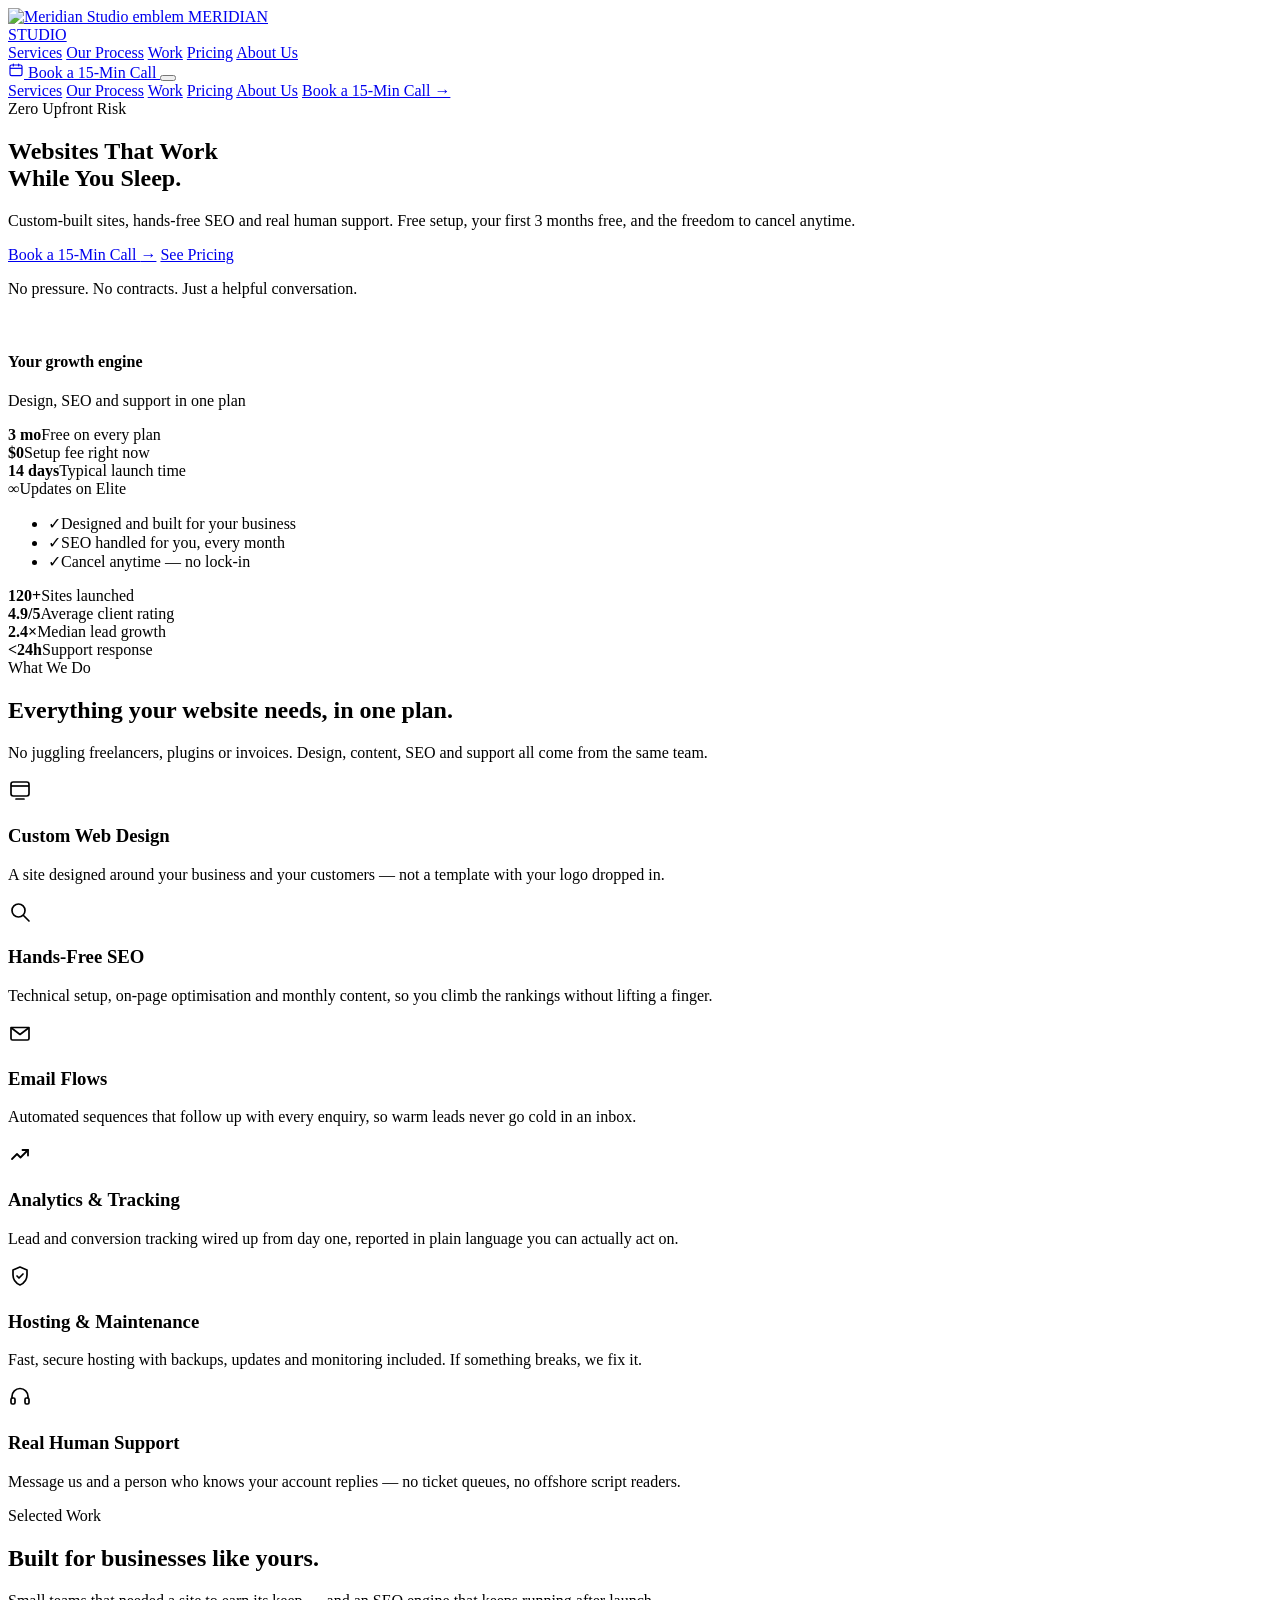
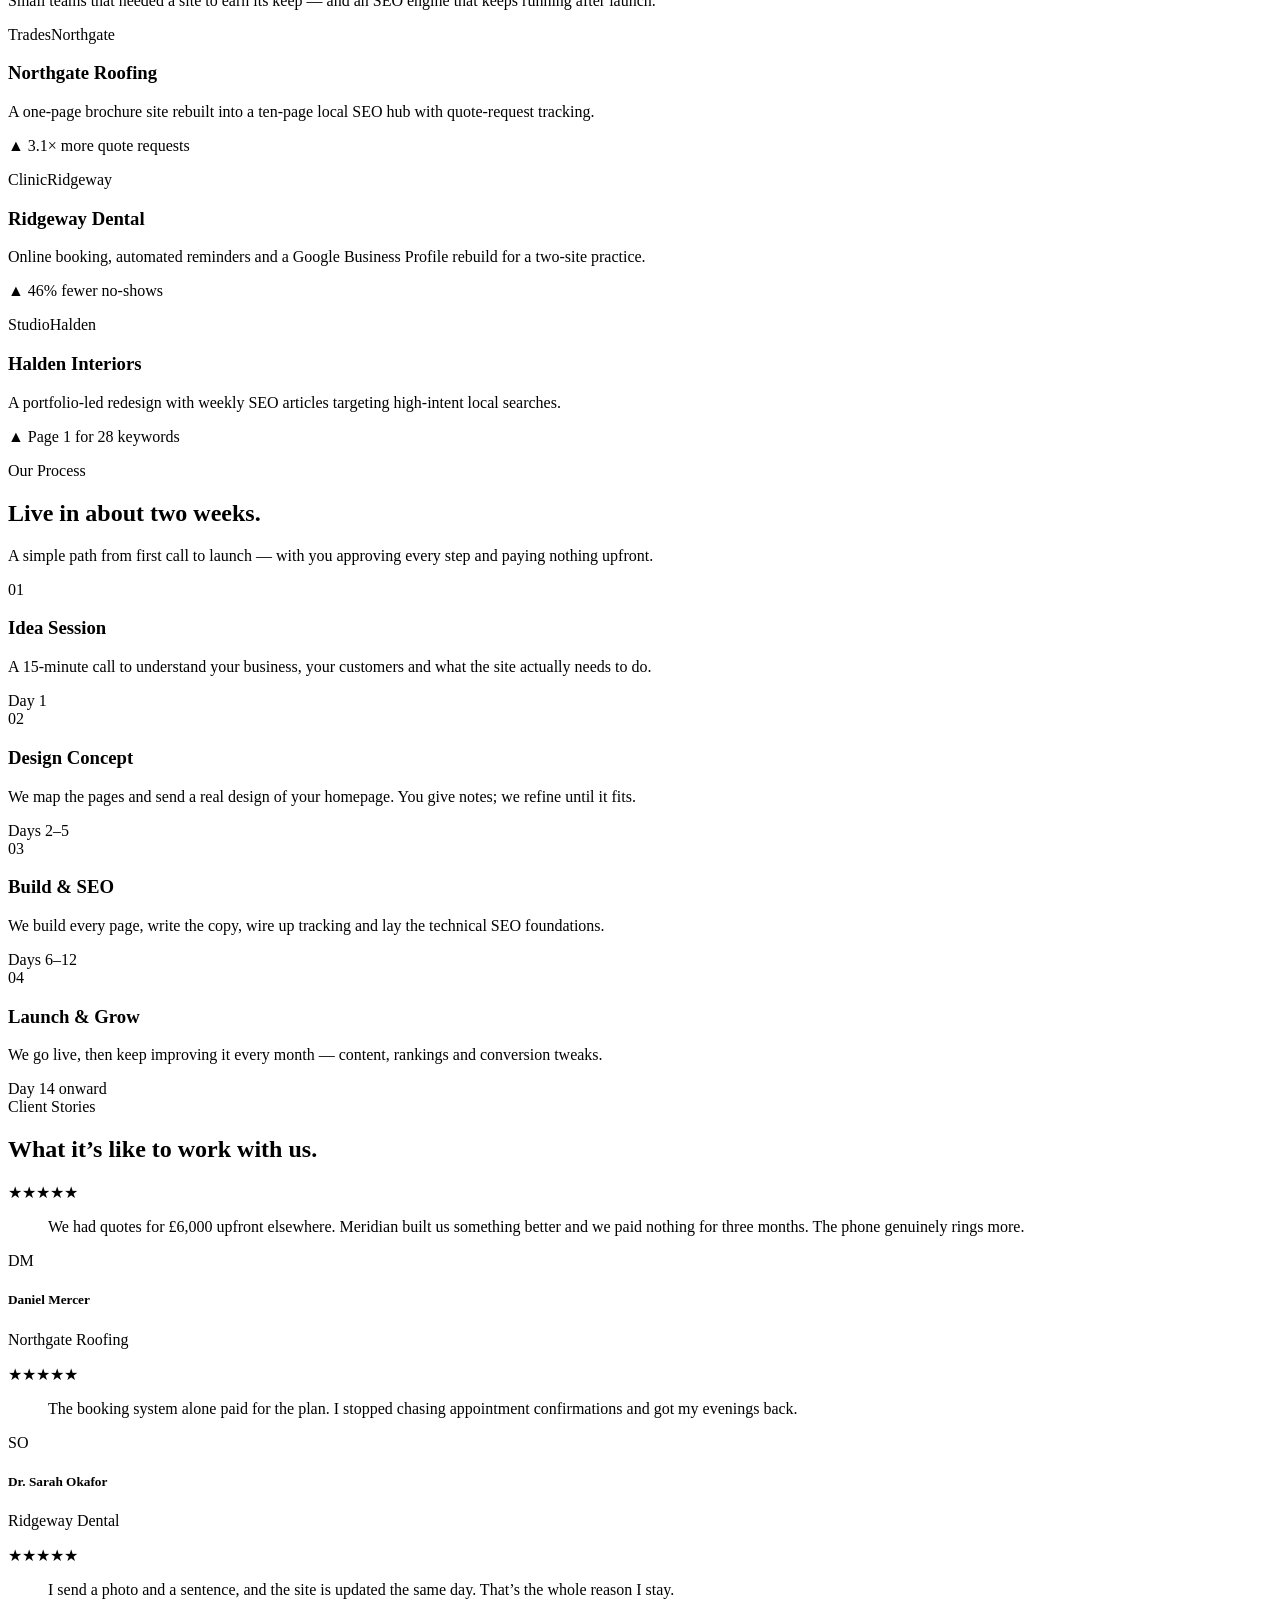
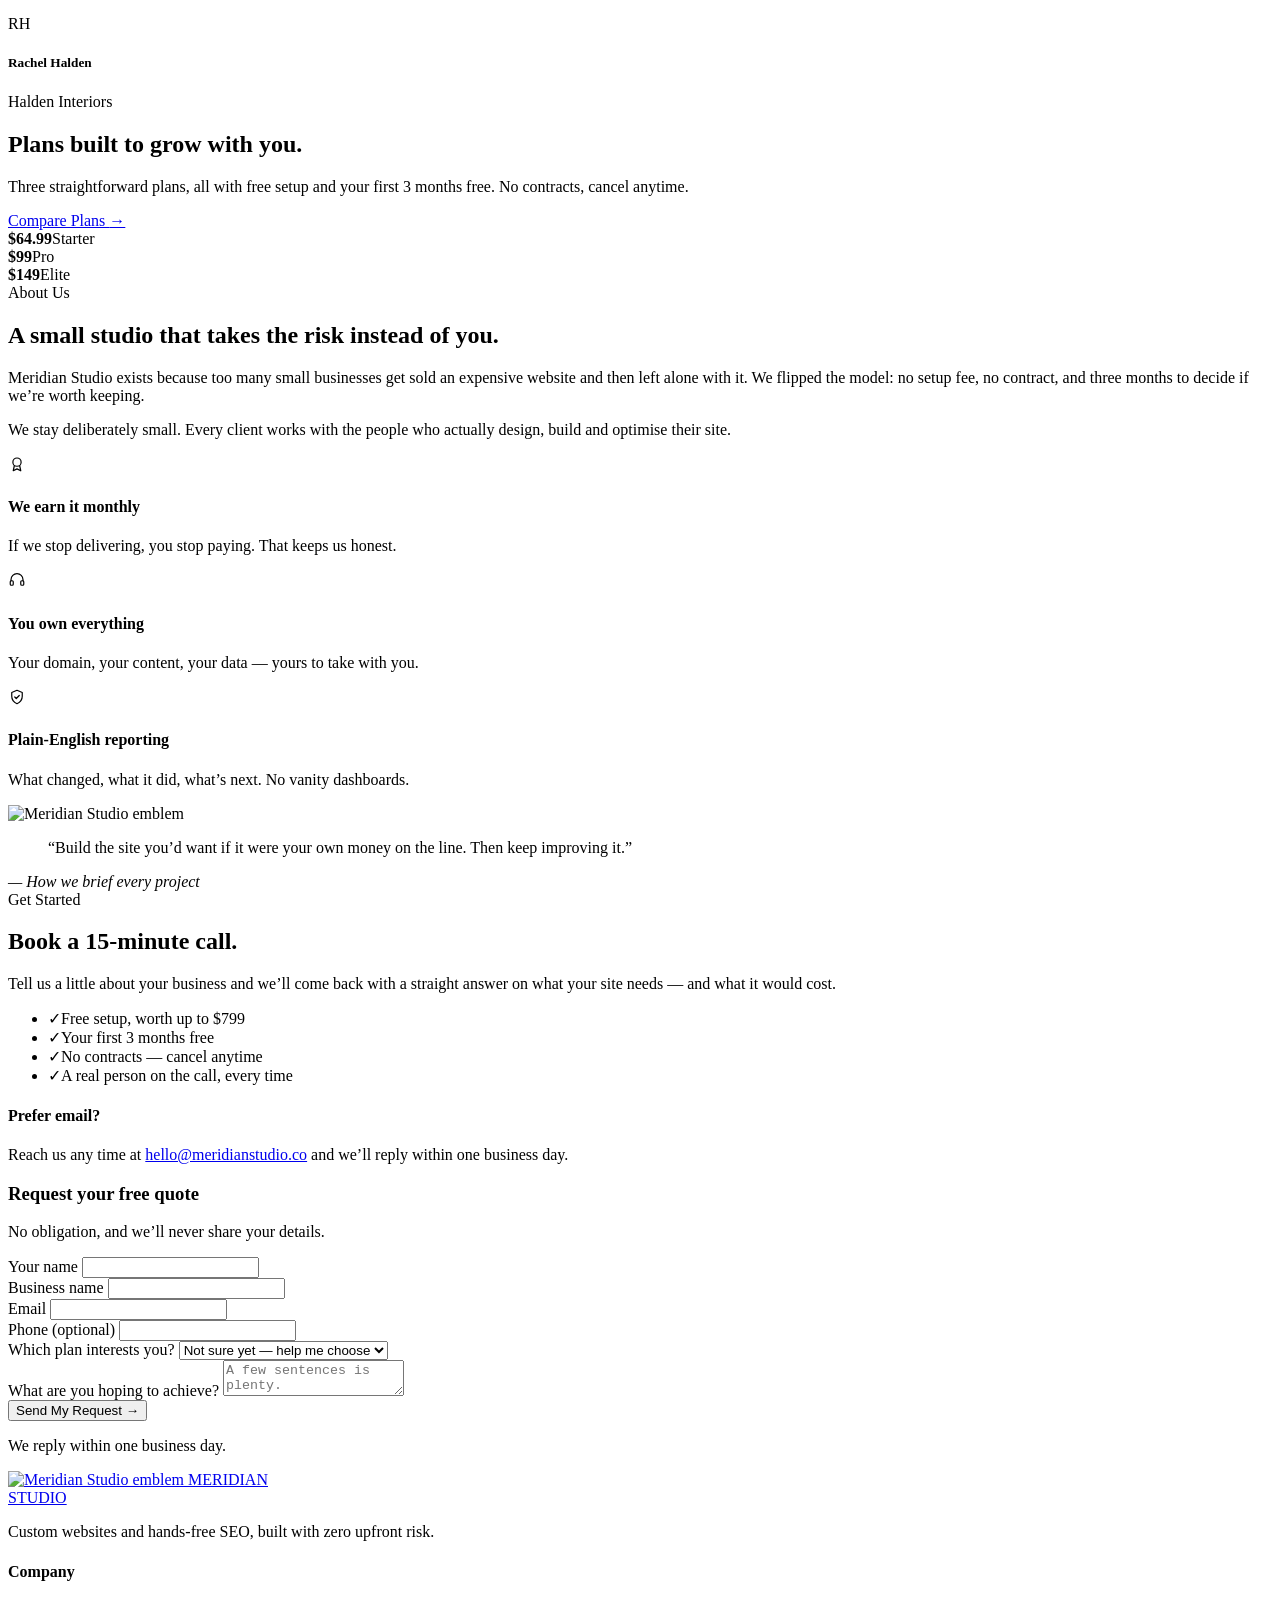
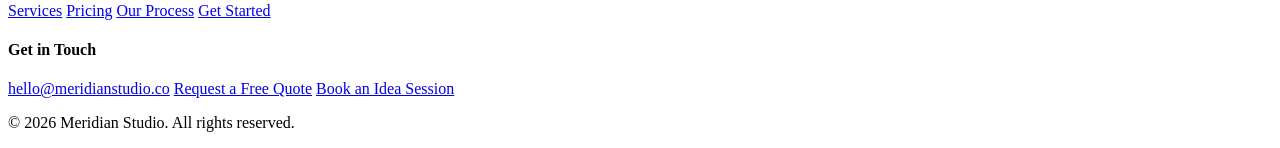
==== index.html @ 67cc05ce "Add files via upload" ====
<!DOCTYPE html>
<html lang="en">
<head>
<meta charset="UTF-8">
<meta name="viewport" content="width=device-width, initial-scale=1.0">
<title>Meridian Studio — Custom Websites &amp; Hands-Free SEO</title>
<meta name="description" content="Meridian Studio builds custom websites with hands-free SEO and ongoing support — free setup, your first 3 months free, and no long-term contracts.">
<link rel="icon" href="assets/img/logo.png">
<link rel="preconnect" href="https://fonts.googleapis.com">
<link rel="preconnect" href="https://fonts.gstatic.com" crossorigin>
<link href="https://fonts.googleapis.com/css2?family=Fraunces:opsz,wght@9..144,500;9..144,600;9..144,700&family=Inter:wght@400;500;600;700;800&display=swap" rel="stylesheet">
<link rel="stylesheet" href="assets/css/site.css">
<link rel="stylesheet" href="assets/css/home.css">
</head>
<body>

<header class="site-header" id="top">
  <div class="container header-inner">
    <a class="logo" href="index.html">
      <img class="logo-mark-img" src="assets/img/logo.png" alt="Meridian Studio emblem">
      <span class="logo-text">MERIDIAN<br><span>STUDIO</span></span>
    </a>
    <nav class="main-nav" aria-label="Primary">
      <a href="#capabilities">Services</a>
      <a href="#process">Our Process</a>
      <a href="#work">Work</a>
      <a href="pricing.html">Pricing</a>
      <a href="#about">About Us</a>
    </nav>
    <a class="btn btn-primary btn-nav" href="#get-started">
      <svg width="16" height="16" viewBox="0 0 24 24" fill="none" aria-hidden="true"><rect x="3" y="4.5" width="18" height="16" rx="2.4" stroke="currentColor" stroke-width="1.8"/><path d="M3 9.5h18" stroke="currentColor" stroke-width="1.8"/><path d="M8 3v3M16 3v3" stroke="currentColor" stroke-width="1.8" stroke-linecap="round"/></svg>
      Book a 15&#8209;Min Call
    </a>
    <button class="nav-toggle" id="navToggle" aria-label="Toggle navigation" aria-expanded="false">
      <span></span><span></span><span></span>
    </button>
  </div>
  <div class="mobile-nav" id="mobileNav">
    <a href="#capabilities">Services</a>
    <a href="#process">Our Process</a>
    <a href="#work">Work</a>
    <a href="pricing.html">Pricing</a>
    <a href="#about">About Us</a>
    <a class="btn btn-primary" href="#get-started">Book a 15&#8209;Min Call &#8594;</a>
  </div>
</header>

<section class="hero">
  <div class="container hero-inner">
    <div>
      <span class="hero-pill">Zero Upfront Risk</span>
      <h1>Websites That Work<br><span class="accent">While You Sleep.</span></h1>
      <p class="lede">Custom-built sites, hands&#8209;free SEO and real human support. Free setup, your first 3 months free, and the freedom to cancel anytime.</p>
      <div class="hero-actions">
        <a class="btn btn-primary" href="#get-started">Book a 15&#8209;Min Call <span aria-hidden="true">&#8594;</span></a>
        <a class="btn btn-outline-light" href="pricing.html">See Pricing</a>
      </div>
      <p class="hero-note">No pressure. No contracts. Just a helpful conversation.</p>
    </div>

    <aside class="hero-card">
      <div class="hero-card-head">
        <img src="assets/img/logo.png" alt="">
        <div>
          <h4>Your growth engine</h4>
          <p>Design, SEO and support in one plan</p>
        </div>
      </div>
      <div class="hero-metrics">
        <div class="hero-metric"><strong>3&nbsp;mo</strong><span>Free on every plan</span></div>
        <div class="hero-metric"><strong>$0</strong><span>Setup fee right now</span></div>
        <div class="hero-metric"><strong>14&nbsp;days</strong><span>Typical launch time</span></div>
        <div class="hero-metric"><strong>&infin;</strong><span>Updates on Elite</span></div>
      </div>
      <ul class="hero-checks">
        <li><span class="hero-check-ico" aria-hidden="true">&#10003;</span>Designed and built for your business</li>
        <li><span class="hero-check-ico" aria-hidden="true">&#10003;</span>SEO handled for you, every month</li>
        <li><span class="hero-check-ico" aria-hidden="true">&#10003;</span>Cancel anytime &mdash; no lock&#8209;in</li>
      </ul>
    </aside>
  </div>
</section>

<section class="stat-strip">
  <div class="container stat-inner">
    <div class="stat"><strong>120+</strong><span>Sites launched</span></div>
    <div class="stat"><strong>4.9/5</strong><span>Average client rating</span></div>
    <div class="stat"><strong>2.4&times;</strong><span>Median lead growth</span></div>
    <div class="stat"><strong>&lt;24h</strong><span>Support response</span></div>
  </div>
</section>

<section class="section" id="capabilities">
  <div class="container">
    <div class="section-head">
      <span class="eyebrow">What We Do</span>
      <h2>Everything your website needs, in one plan.</h2>
      <p>No juggling freelancers, plugins or invoices. Design, content, SEO and support all come from the same team.</p>
    </div>

    <div class="cap-grid">
      <article class="cap-card">
        <span class="cap-ico" aria-hidden="true">
          <svg width="24" height="24" viewBox="0 0 24 24" fill="none"><rect x="3" y="4" width="18" height="14" rx="2.2" stroke="currentColor" stroke-width="1.7"/><path d="M3 8h18" stroke="currentColor" stroke-width="1.7"/><path d="M8 21h8" stroke="currentColor" stroke-width="1.7" stroke-linecap="round"/></svg>
        </span>
        <h3>Custom Web Design</h3>
        <p>A site designed around your business and your customers &mdash; not a template with your logo dropped in.</p>
      </article>

      <article class="cap-card">
        <span class="cap-ico" aria-hidden="true">
          <svg width="24" height="24" viewBox="0 0 24 24" fill="none"><circle cx="10.5" cy="10.5" r="6.5" stroke="currentColor" stroke-width="1.7"/><path d="M15.5 15.5L21 21" stroke="currentColor" stroke-width="1.7" stroke-linecap="round"/></svg>
        </span>
        <h3>Hands-Free SEO</h3>
        <p>Technical setup, on-page optimisation and monthly content, so you climb the rankings without lifting a finger.</p>
      </article>

      <article class="cap-card">
        <span class="cap-ico" aria-hidden="true">
          <svg width="24" height="24" viewBox="0 0 24 24" fill="none"><path d="M3 6.5h18v11a1.5 1.5 0 01-1.5 1.5h-15A1.5 1.5 0 013 17.5v-11z" stroke="currentColor" stroke-width="1.7" stroke-linejoin="round"/><path d="M3.5 7l8.5 6.5L20.5 7" stroke="currentColor" stroke-width="1.7" stroke-linejoin="round"/></svg>
        </span>
        <h3>Email Flows</h3>
        <p>Automated sequences that follow up with every enquiry, so warm leads never go cold in an inbox.</p>
      </article>

      <article class="cap-card">
        <span class="cap-ico" aria-hidden="true">
          <svg width="24" height="24" viewBox="0 0 24 24" fill="none"><path d="M4 17l5-5 3.5 3.5L20 8" stroke="currentColor" stroke-width="1.8" stroke-linecap="round" stroke-linejoin="round"/><path d="M14.5 8H20v5.5" stroke="currentColor" stroke-width="1.8" stroke-linecap="round" stroke-linejoin="round"/></svg>
        </span>
        <h3>Analytics &amp; Tracking</h3>
        <p>Lead and conversion tracking wired up from day one, reported in plain language you can actually act on.</p>
      </article>

      <article class="cap-card">
        <span class="cap-ico" aria-hidden="true">
          <svg width="24" height="24" viewBox="0 0 24 24" fill="none"><path d="M12 3l7 3v5c0 5-3.4 8.4-7 10-3.6-1.6-7-5-7-10V6l7-3z" stroke="currentColor" stroke-width="1.7" stroke-linejoin="round"/><path d="M9 12l2 2 4-4" stroke="currentColor" stroke-width="1.7" stroke-linecap="round" stroke-linejoin="round"/></svg>
        </span>
        <h3>Hosting &amp; Maintenance</h3>
        <p>Fast, secure hosting with backups, updates and monitoring included. If something breaks, we fix it.</p>
      </article>

      <article class="cap-card">
        <span class="cap-ico" aria-hidden="true">
          <svg width="24" height="24" viewBox="0 0 24 24" fill="none"><path d="M4 13.5v-2a8 8 0 0116 0v2" stroke="currentColor" stroke-width="1.7"/><rect x="3" y="13" width="4" height="6" rx="1.4" stroke="currentColor" stroke-width="1.7"/><rect x="17" y="13" width="4" height="6" rx="1.4" stroke="currentColor" stroke-width="1.7"/></svg>
        </span>
        <h3>Real Human Support</h3>
        <p>Message us and a person who knows your account replies &mdash; no ticket queues, no offshore script readers.</p>
      </article>
    </div>
  </div>
</section>

<section class="section section-alt" id="work">
  <div class="container">
    <div class="section-head">
      <span class="eyebrow">Selected Work</span>
      <h2>Built for businesses like yours.</h2>
      <p>Small teams that needed a site to earn its keep &mdash; and an SEO engine that keeps running after launch.</p>
    </div>

    <div class="work-grid">
      <article class="work-card">
        <div class="work-thumb"><span class="work-tag">Trades</span><span>Northgate</span></div>
        <div class="work-body">
          <h3>Northgate Roofing</h3>
          <p>A one-page brochure site rebuilt into a ten-page local SEO hub with quote-request tracking.</p>
          <p class="work-result"><span aria-hidden="true">&#9650;</span> 3.1&times; more quote requests</p>
        </div>
      </article>

      <article class="work-card">
        <div class="work-thumb"><span class="work-tag">Clinic</span><span>Ridgeway</span></div>
        <div class="work-body">
          <h3>Ridgeway Dental</h3>
          <p>Online booking, automated reminders and a Google Business Profile rebuild for a two-site practice.</p>
          <p class="work-result"><span aria-hidden="true">&#9650;</span> 46% fewer no-shows</p>
        </div>
      </article>

      <article class="work-card">
        <div class="work-thumb"><span class="work-tag">Studio</span><span>Halden</span></div>
        <div class="work-body">
          <h3>Halden Interiors</h3>
          <p>A portfolio-led redesign with weekly SEO articles targeting high-intent local searches.</p>
          <p class="work-result"><span aria-hidden="true">&#9650;</span> Page 1 for 28 keywords</p>
        </div>
      </article>
    </div>
  </div>
</section>

<section class="section" id="process">
  <div class="container">
    <div class="section-head">
      <span class="eyebrow">Our Process</span>
      <h2>Live in about two weeks.</h2>
      <p>A simple path from first call to launch &mdash; with you approving every step and paying nothing upfront.</p>
    </div>

    <div class="process-steps">
      <div class="step">
        <div class="step-num">01</div>
        <h3>Idea Session</h3>
        <p>A 15-minute call to understand your business, your customers and what the site actually needs to do.</p>
        <span class="step-when">Day 1</span>
      </div>
      <div class="step">
        <div class="step-num">02</div>
        <h3>Design Concept</h3>
        <p>We map the pages and send a real design of your homepage. You give notes; we refine until it fits.</p>
        <span class="step-when">Days 2&ndash;5</span>
      </div>
      <div class="step">
        <div class="step-num">03</div>
        <h3>Build &amp; SEO</h3>
        <p>We build every page, write the copy, wire up tracking and lay the technical SEO foundations.</p>
        <span class="step-when">Days 6&ndash;12</span>
      </div>
      <div class="step">
        <div class="step-num">04</div>
        <h3>Launch &amp; Grow</h3>
        <p>We go live, then keep improving it every month &mdash; content, rankings and conversion tweaks.</p>
        <span class="step-when">Day 14 onward</span>
      </div>
    </div>
  </div>
</section>

<section class="section section-alt">
  <div class="container">
    <div class="section-head">
      <span class="eyebrow">Client Stories</span>
      <h2>What it&rsquo;s like to work with us.</h2>
    </div>

    <div class="quote-grid">
      <article class="quote-card">
        <div class="quote-stars" aria-label="5 out of 5 stars">&#9733;&#9733;&#9733;&#9733;&#9733;</div>
        <blockquote>We had quotes for &pound;6,000 upfront elsewhere. Meridian built us something better and we paid nothing for three months. The phone genuinely rings more.</blockquote>
        <div class="quote-who">
          <span class="quote-avatar" aria-hidden="true">DM</span>
          <div><h5>Daniel Mercer</h5><p>Northgate Roofing</p></div>
        </div>
      </article>

      <article class="quote-card">
        <div class="quote-stars" aria-label="5 out of 5 stars">&#9733;&#9733;&#9733;&#9733;&#9733;</div>
        <blockquote>The booking system alone paid for the plan. I stopped chasing appointment confirmations and got my evenings back.</blockquote>
        <div class="quote-who">
          <span class="quote-avatar" aria-hidden="true">SO</span>
          <div><h5>Dr. Sarah Okafor</h5><p>Ridgeway Dental</p></div>
        </div>
      </article>

      <article class="quote-card">
        <div class="quote-stars" aria-label="5 out of 5 stars">&#9733;&#9733;&#9733;&#9733;&#9733;</div>
        <blockquote>I send a photo and a sentence, and the site is updated the same day. That&rsquo;s the whole reason I stay.</blockquote>
        <div class="quote-who">
          <span class="quote-avatar" aria-hidden="true">RH</span>
          <div><h5>Rachel Halden</h5><p>Halden Interiors</p></div>
        </div>
      </article>
    </div>
  </div>
</section>

<section class="teaser">
  <div class="container teaser-inner">
    <div class="teaser-copy">
      <h2>Plans built to grow with you.</h2>
      <p>Three straightforward plans, all with free setup and your first 3 months free. No contracts, cancel anytime.</p>
      <a class="btn btn-white" href="pricing.html" style="margin-top:24px;">Compare Plans <span aria-hidden="true">&#8594;</span></a>
    </div>
    <div class="teaser-plans">
      <div class="teaser-plan"><strong>$64.99</strong><span>Starter</span></div>
      <div class="teaser-plan"><strong>$99</strong><span>Pro</span></div>
      <div class="teaser-plan"><strong>$149</strong><span>Elite</span></div>
    </div>
  </div>
</section>

<section class="section" id="about">
  <div class="container about-grid">
    <div class="about-copy">
      <span class="eyebrow">About Us</span>
      <h2>A small studio that takes the risk instead of you.</h2>
      <p>Meridian Studio exists because too many small businesses get sold an expensive website and then left alone with it. We flipped the model: no setup fee, no contract, and three months to decide if we&rsquo;re worth keeping.</p>
      <p>We stay deliberately small. Every client works with the people who actually design, build and optimise their site.</p>

      <div class="about-points">
        <div class="about-point">
          <span class="about-point-ico" aria-hidden="true">
            <svg width="18" height="18" viewBox="0 0 24 24" fill="none"><circle cx="12" cy="9.5" r="5.5" stroke="currentColor" stroke-width="1.6"/><path d="M8.5 14L7 21l5-2.5L17 21l-1.5-7" stroke="currentColor" stroke-width="1.6" stroke-linejoin="round"/></svg>
          </span>
          <div><h4>We earn it monthly</h4><p>If we stop delivering, you stop paying. That keeps us honest.</p></div>
        </div>
        <div class="about-point">
          <span class="about-point-ico" aria-hidden="true">
            <svg width="18" height="18" viewBox="0 0 24 24" fill="none"><path d="M4 13.5v-2a8 8 0 0116 0v2" stroke="currentColor" stroke-width="1.6"/><rect x="3" y="13" width="4" height="6" rx="1.4" stroke="currentColor" stroke-width="1.6"/><rect x="17" y="13" width="4" height="6" rx="1.4" stroke="currentColor" stroke-width="1.6"/></svg>
          </span>
          <div><h4>You own everything</h4><p>Your domain, your content, your data &mdash; yours to take with you.</p></div>
        </div>
        <div class="about-point">
          <span class="about-point-ico" aria-hidden="true">
            <svg width="18" height="18" viewBox="0 0 24 24" fill="none"><path d="M12 3l7 3v5c0 5-3.4 8.4-7 10-3.6-1.6-7-5-7-10V6l7-3z" stroke="currentColor" stroke-width="1.6" stroke-linejoin="round"/><path d="M9 12l2 2 4-4" stroke="currentColor" stroke-width="1.6" stroke-linecap="round" stroke-linejoin="round"/></svg>
          </span>
          <div><h4>Plain-English reporting</h4><p>What changed, what it did, what&rsquo;s next. No vanity dashboards.</p></div>
        </div>
      </div>
    </div>

    <aside class="about-panel">
      <img src="assets/img/logo.png" alt="Meridian Studio emblem">
      <blockquote>&ldquo;Build the site you&rsquo;d want if it were your own money on the line. Then keep improving it.&rdquo;</blockquote>
      <cite>&mdash; How we brief every project</cite>
    </aside>
  </div>
</section>

<section class="get-started" id="get-started">
  <div class="container gs-grid">
    <div class="gs-copy">
      <span class="eyebrow">Get Started</span>
      <h2>Book a 15-minute call.</h2>
      <p>Tell us a little about your business and we&rsquo;ll come back with a straight answer on what your site needs &mdash; and what it would cost.</p>
      <ul class="gs-list">
        <li><span class="check-ico" aria-hidden="true">&#10003;</span>Free setup, worth up to $799</li>
        <li><span class="check-ico" aria-hidden="true">&#10003;</span>Your first 3 months free</li>
        <li><span class="check-ico" aria-hidden="true">&#10003;</span>No contracts &mdash; cancel anytime</li>
        <li><span class="check-ico" aria-hidden="true">&#10003;</span>A real person on the call, every time</li>
      </ul>
      <div class="gs-direct">
        <h4>Prefer email?</h4>
        <p>Reach us any time at <a href="mailto:hello@meridianstudio.co">hello@meridianstudio.co</a> and we&rsquo;ll reply within one business day.</p>
      </div>
    </div>

    <form class="gs-form" action="#" method="post">
      <h3>Request your free quote</h3>
      <p>No obligation, and we&rsquo;ll never share your details.</p>

      <div class="field-row">
        <div class="field">
          <label for="gs-name">Your name</label>
          <input type="text" id="gs-name" name="name" autocomplete="name" required>
        </div>
        <div class="field">
          <label for="gs-business">Business name</label>
          <input type="text" id="gs-business" name="business" autocomplete="organization">
        </div>
      </div>

      <div class="field-row">
        <div class="field">
          <label for="gs-email">Email</label>
          <input type="email" id="gs-email" name="email" autocomplete="email" required>
        </div>
        <div class="field">
          <label for="gs-phone">Phone <span style="font-weight:500;color:var(--ink-400);">(optional)</span></label>
          <input type="tel" id="gs-phone" name="phone" autocomplete="tel">
        </div>
      </div>

      <div class="field">
        <label for="gs-plan">Which plan interests you?</label>
        <select id="gs-plan" name="plan">
          <option value="">Not sure yet &mdash; help me choose</option>
          <option value="starter">Starter &mdash; $64.99/mo</option>
          <option value="pro">Pro &mdash; $99/mo</option>
          <option value="elite">Elite &mdash; $149/mo</option>
        </select>
      </div>

      <div class="field">
        <label for="gs-message">What are you hoping to achieve?</label>
        <textarea id="gs-message" name="message" placeholder="A few sentences is plenty."></textarea>
      </div>

      <button type="submit" class="btn btn-primary btn-block">Send My Request <span aria-hidden="true">&#8594;</span></button>
      <p class="form-note">We reply within one business day.</p>
    </form>
  </div>
</section>

<footer class="site-footer">
  <div class="container footer-inner">
    <div class="footer-brand">
      <a class="logo logo-footer" href="index.html">
        <img class="logo-mark-img" src="assets/img/logo.png" alt="Meridian Studio emblem">
        <span class="logo-text">MERIDIAN<br><span>STUDIO</span></span>
      </a>
      <p>Custom websites and hands&#8209;free SEO, built with zero upfront risk.</p>
    </div>
    <div class="footer-col">
      <h4>Company</h4>
      <a href="#capabilities">Services</a>
      <a href="pricing.html">Pricing</a>
      <a href="#process">Our Process</a>
      <a href="#get-started">Get Started</a>
    </div>
    <div class="footer-col">
      <h4>Get in Touch</h4>
      <a href="mailto:hello@meridianstudio.co">hello@meridianstudio.co</a>
      <a href="#get-started">Request a Free Quote</a>
      <a href="#get-started">Book an Idea Session</a>
    </div>
  </div>
  <div class="container footer-bottom">
    <p>&copy; 2026 Meridian Studio. All rights reserved.</p>
  </div>
</footer>

<script src="assets/js/site.js"></script>
</body>
</html>
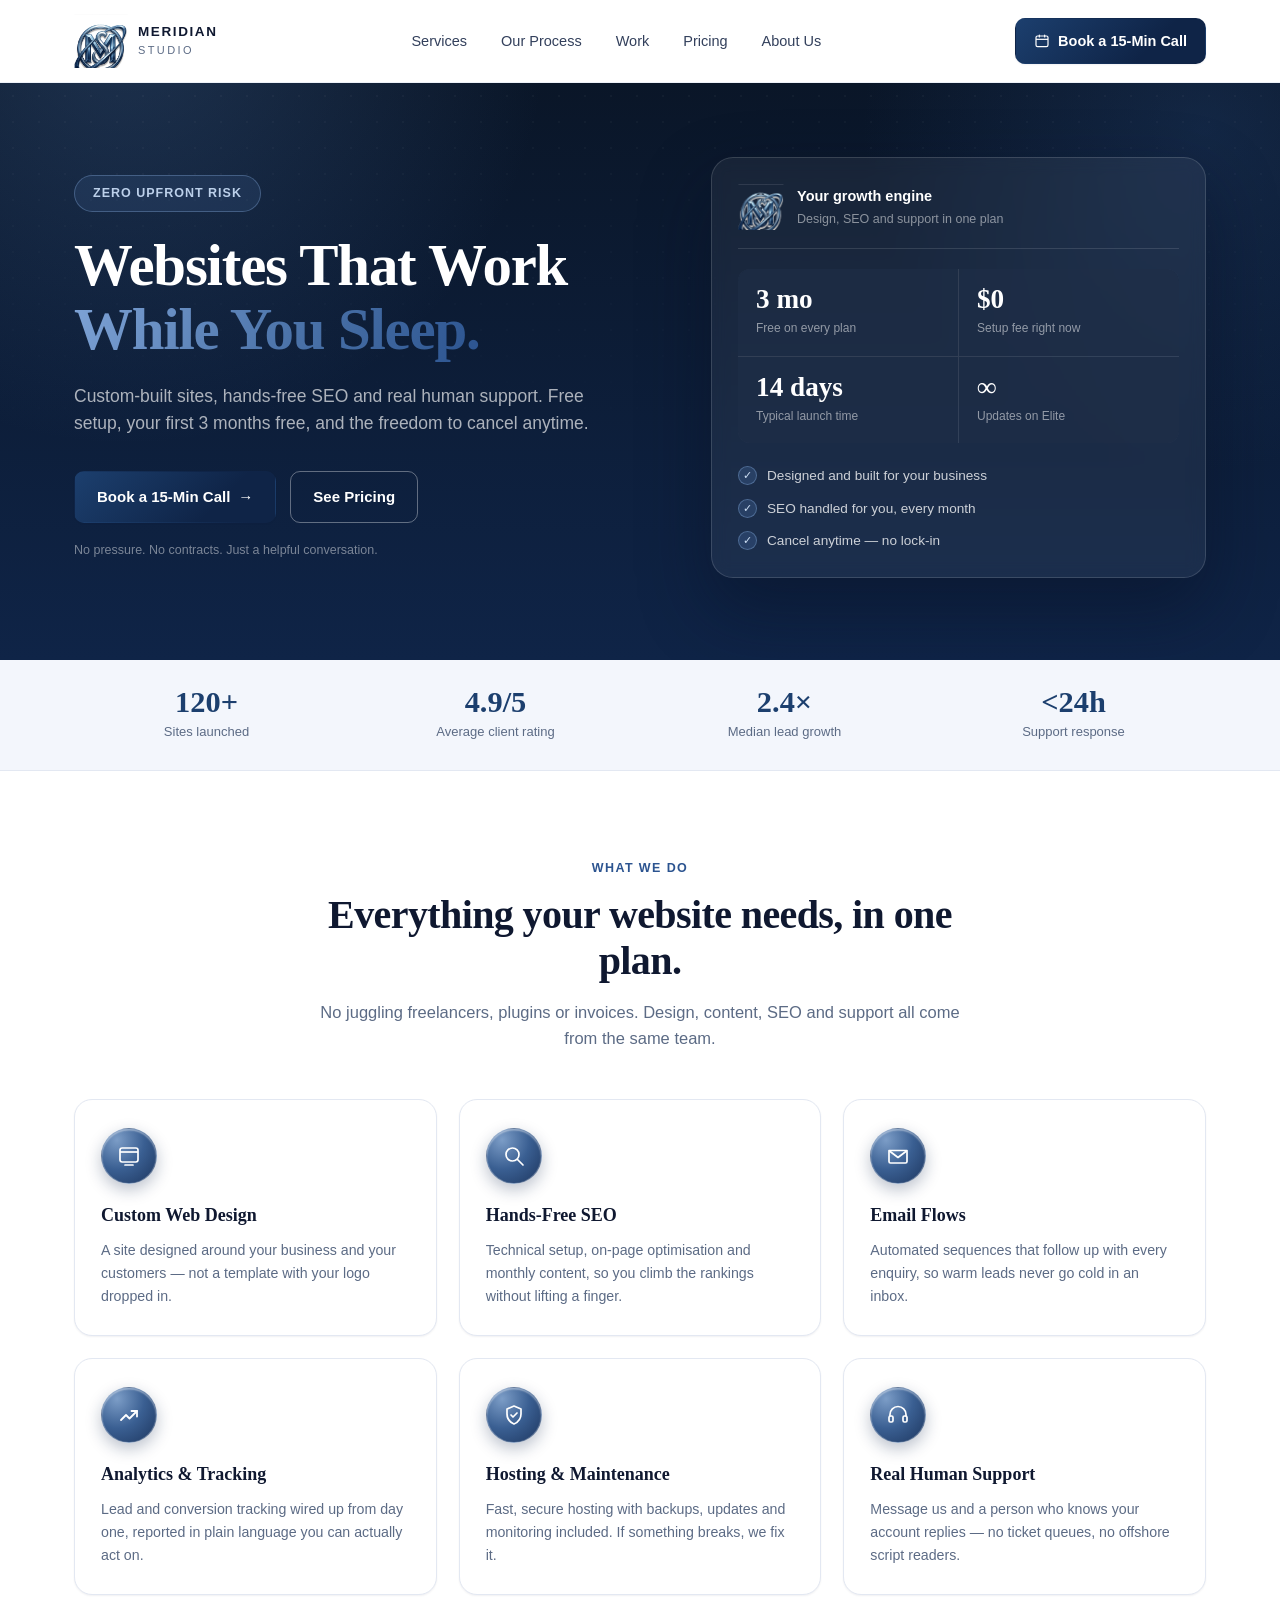
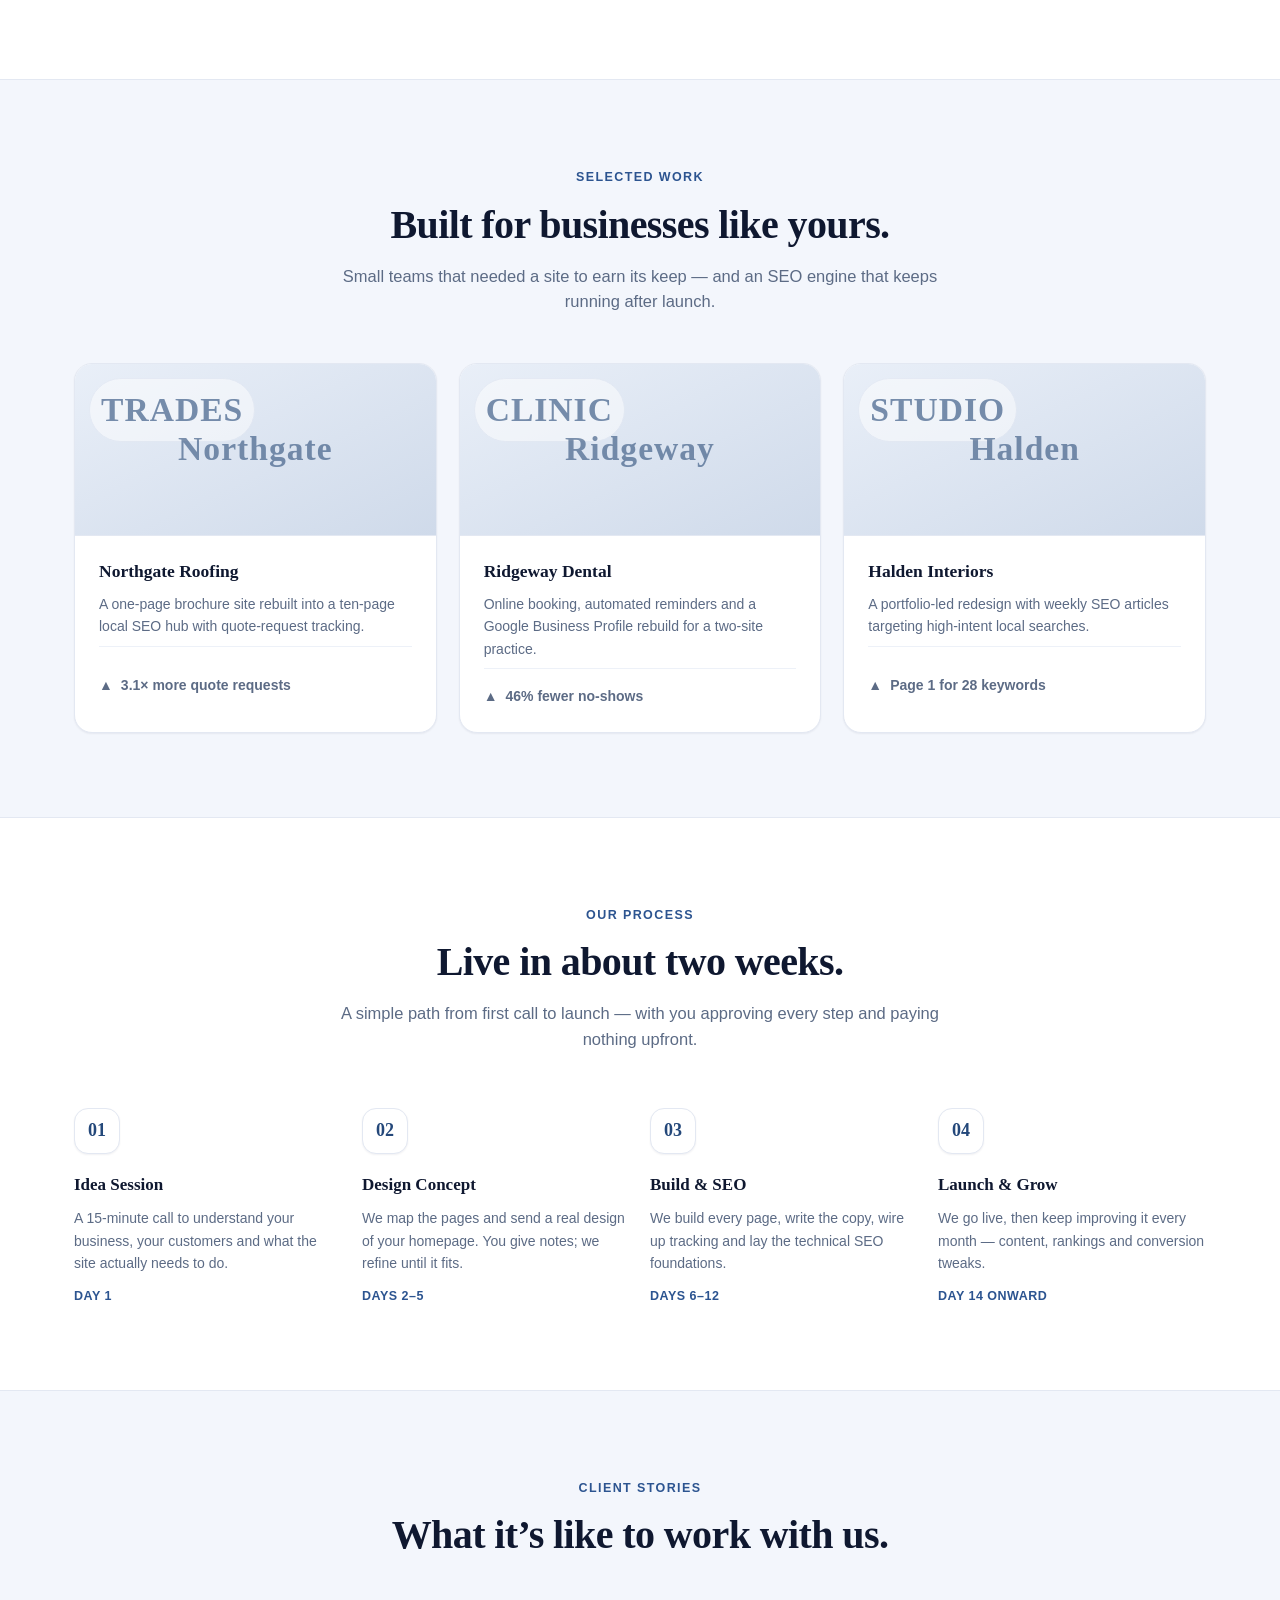
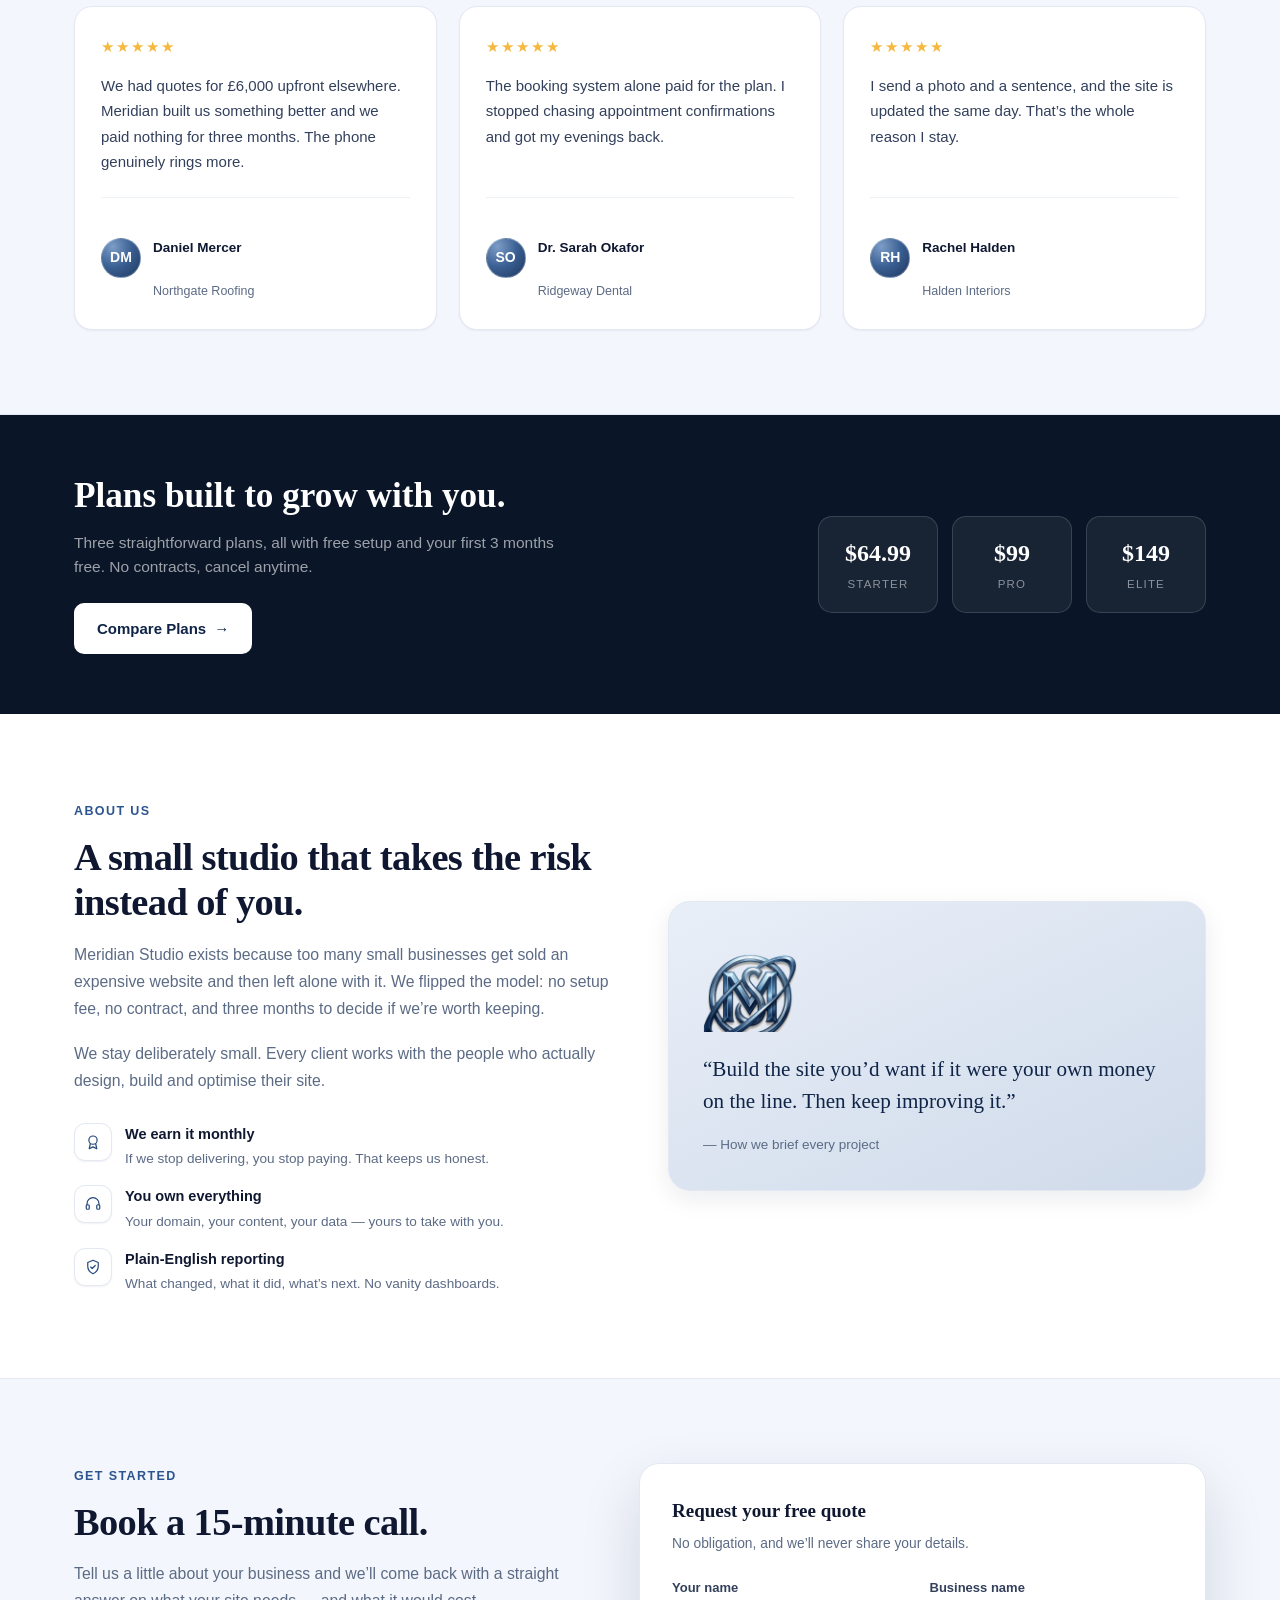
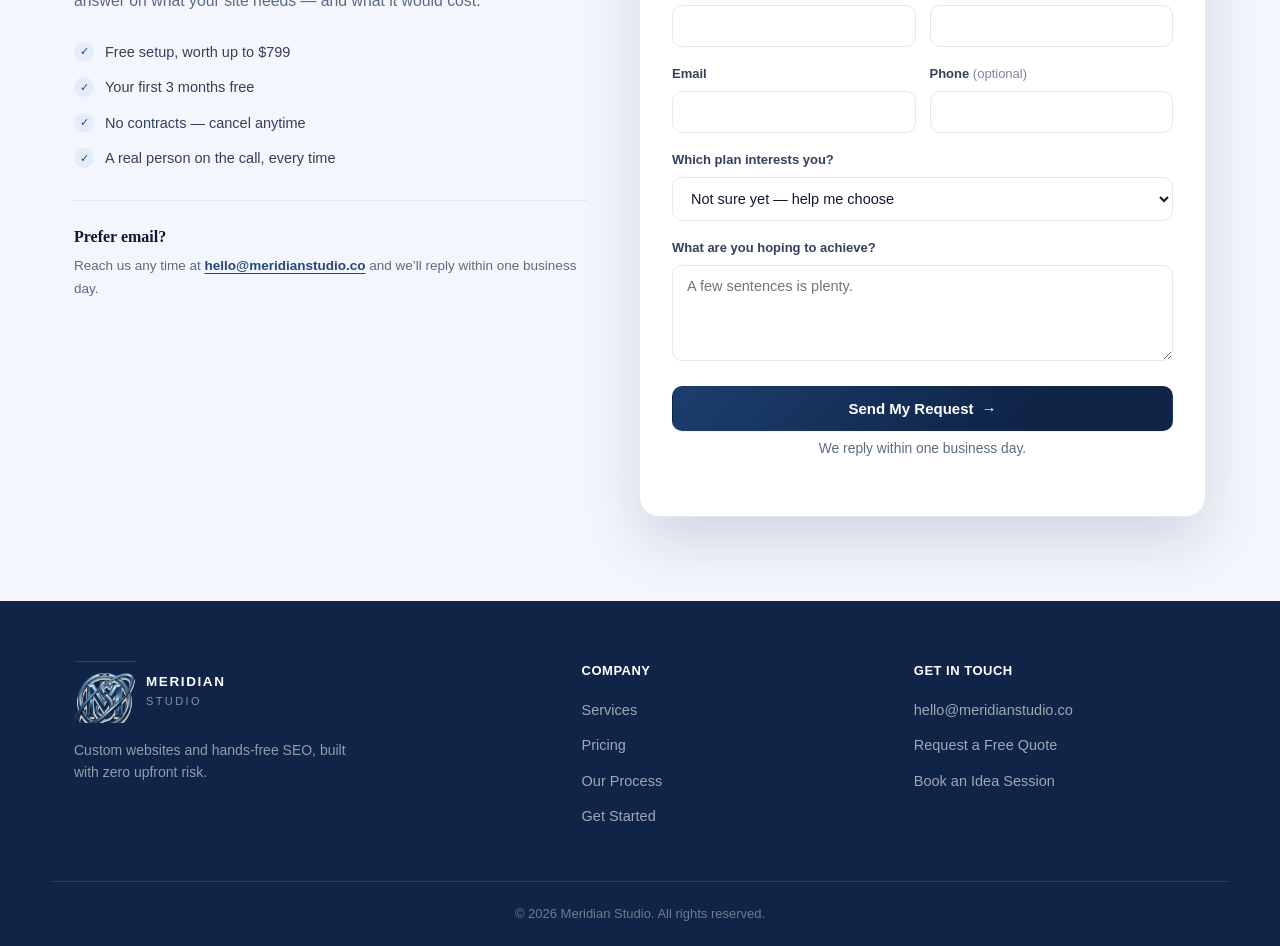
==== commit 5cecaa95: "Add files via upload" ====
--- a/index.html
+++ b/index.html
@@ -5,19 +5,19 @@
 <meta name="viewport" content="width=device-width, initial-scale=1.0">
 <title>Meridian Studio — Custom Websites &amp; Hands-Free SEO</title>
 <meta name="description" content="Meridian Studio builds custom websites with hands-free SEO and ongoing support — free setup, your first 3 months free, and no long-term contracts.">
-<link rel="icon" href="assets/img/logo.png">
+<link rel="icon" href="logo.png">
 <link rel="preconnect" href="https://fonts.googleapis.com">
 <link rel="preconnect" href="https://fonts.gstatic.com" crossorigin>
 <link href="https://fonts.googleapis.com/css2?family=Fraunces:opsz,wght@9..144,500;9..144,600;9..144,700&family=Inter:wght@400;500;600;700;800&display=swap" rel="stylesheet">
-<link rel="stylesheet" href="assets/css/site.css">
-<link rel="stylesheet" href="assets/css/home.css">
+<link rel="stylesheet" href="site.css">
+<link rel="stylesheet" href="home.css">
 </head>
 <body>
 
 <header class="site-header" id="top">
   <div class="container header-inner">
     <a class="logo" href="index.html">
-      <img class="logo-mark-img" src="assets/img/logo.png" alt="Meridian Studio emblem">
+      <img class="logo-mark-img" src="logo.png" alt="Meridian Studio emblem">
       <span class="logo-text">MERIDIAN<br><span>STUDIO</span></span>
     </a>
     <nav class="main-nav" aria-label="Primary">
@@ -60,7 +60,7 @@
 
     <aside class="hero-card">
       <div class="hero-card-head">
-        <img src="assets/img/logo.png" alt="">
+        <img src="logo.png" alt="">
         <div>
           <h4>Your growth engine</h4>
           <p>Design, SEO and support in one plan</p>
@@ -310,7 +310,7 @@
     </div>
 
     <aside class="about-panel">
-      <img src="assets/img/logo.png" alt="Meridian Studio emblem">
+      <img src="logo.png" alt="Meridian Studio emblem">
       <blockquote>&ldquo;Build the site you&rsquo;d want if it were your own money on the line. Then keep improving it.&rdquo;</blockquote>
       <cite>&mdash; How we brief every project</cite>
     </aside>
@@ -386,7 +386,7 @@
   <div class="container footer-inner">
     <div class="footer-brand">
       <a class="logo logo-footer" href="index.html">
-        <img class="logo-mark-img" src="assets/img/logo.png" alt="Meridian Studio emblem">
+        <img class="logo-mark-img" src="logo.png" alt="Meridian Studio emblem">
         <span class="logo-text">MERIDIAN<br><span>STUDIO</span></span>
       </a>
       <p>Custom websites and hands&#8209;free SEO, built with zero upfront risk.</p>
@@ -410,6 +410,6 @@
   </div>
 </footer>
 
-<script src="assets/js/site.js"></script>
+<script src="site.js"></script>
 </body>
 </html>
--- a/site.css
+++ b/site.css
@@ -0,0 +1,127 @@
+/* ============================================
+   Meridian Studio — Shared site styles
+   Design tokens, base reset, buttons,
+   header and footer. Loaded on every page.
+   ============================================ */
+:root{
+  --navy-950: #0a1628;
+  --navy-900: #0f2447;
+  --blue-800: #1c3f6e;
+  --blue-700: #24487a;
+  --blue-600: #2c5490;
+  --blue-500: #4a72a8;
+  --steel-300: #a7bfdb;
+  --steel-200: #c9d4e3;
+  --blue-100: #e4ecf7;
+  --blue-50:  #f3f6fc;
+  --ink-900: #0f1830;
+  --ink-700: #33405c;
+  --ink-500: #5c6b85;
+  --ink-400: #7b879d;
+  --line: #e3e8f2;
+  --line-soft: #edf1f8;
+  --white: #ffffff;
+  --success: #1d9a6c;
+  --gold: #f4b93e;
+  --gold-dark: #c9860a;
+  --metal-grad: radial-gradient(120% 130% at 28% 20%, #7c9dc7 0%, #3a5f92 42%, #14294e 100%);
+  --metal-grad-soft: linear-gradient(155deg, #e9eff8 0%, #cfdaea 100%);
+  --font-display: "Fraunces", Georgia, serif;
+  --font-body: "Inter", -apple-system, BlinkMacSystemFont, "Segoe UI", sans-serif;
+  --shadow-sm: 0 1px 2px rgba(15, 24, 48, 0.06);
+  --shadow-md: 0 8px 24px rgba(15, 24, 48, 0.08);
+  --shadow-lg: 0 24px 60px rgba(10, 23, 48, 0.14);
+  --container: 1180px;
+}
+*, *::before, *::after{ box-sizing: border-box; }
+html{ scroll-behavior: smooth; }
+body{
+  margin: 0;
+  font-family: var(--font-body);
+  color: var(--ink-900);
+  background: var(--white);
+  -webkit-font-smoothing: antialiased;
+  font-size: 16px;
+  line-height: 1.55;
+}
+img{ max-width: 100%; display: block; }
+a{ color: inherit; text-decoration: none; }
+ul{ list-style: none; margin: 0; padding: 0; }
+h1, h2, h3, h4{ margin: 0; font-family: var(--font-display); color: var(--ink-900); font-weight: 600; }
+p{ margin: 0; }
+button{ font-family: inherit; cursor: pointer; }
+.container{ max-width: var(--container); margin: 0 auto; padding: 0 24px; }
+
+/* Buttons */
+.btn{
+  display: inline-flex; align-items: center; justify-content: center; gap: 8px;
+  padding: 13px 22px; border-radius: 10px; font-weight: 600; font-size: 15px;
+  border: 1.5px solid transparent;
+  transition: transform .18s ease, box-shadow .18s ease, background-color .18s ease, border-color .18s ease, color .18s ease;
+  white-space: nowrap;
+}
+.btn span{ transition: transform .18s ease; }
+.btn:hover span{ transform: translateX(3px); }
+.btn-primary{ background: linear-gradient(135deg, #1c3f6e, var(--navy-900) 70%); color: var(--white); box-shadow: var(--shadow-sm); }
+.btn-primary:hover{ background: linear-gradient(135deg, #234a80, #0f2447 70%); box-shadow: var(--shadow-md); }
+.btn-outline{ background: var(--white); color: var(--ink-900); border-color: var(--line); }
+.btn-outline:hover{ border-color: var(--navy-900); background: var(--blue-50); }
+.btn-outline-light{ background: transparent; color: var(--white); border-color: rgba(255,255,255,0.35); }
+.btn-outline-light:hover{ background: rgba(255,255,255,0.08); border-color: rgba(255,255,255,0.6); }
+.btn-white{ background: var(--white); color: var(--navy-900); }
+.btn-white:hover{ background: var(--blue-100); }
+.btn-block{ width: 100%; }
+.btn-nav{ padding: 11px 18px; font-size: 14.5px; }
+
+/* Header (shared) */
+.site-header{
+  position: sticky; top: 0; z-index: 100;
+  background: rgba(255,255,255,0.92);
+  backdrop-filter: saturate(180%) blur(10px);
+  border-bottom: 1px solid var(--line-soft);
+}
+.header-inner{ display: flex; align-items: center; justify-content: space-between; gap: 24px; padding-top: 14px; padding-bottom: 14px; }
+.logo{ display: flex; align-items: center; gap: 10px; }
+.logo-mark-img{ width: 54px; height: 54px; object-fit: contain; flex-shrink: 0; }
+.logo-text{ font-family: var(--font-body); font-weight: 700; font-size: 13.5px; letter-spacing: 1.6px; line-height: 1.35; color: var(--ink-900); }
+.logo-text span{ font-weight: 500; color: var(--ink-500); letter-spacing: 2.4px; font-size: 11px; }
+.main-nav{ display: flex; align-items: center; gap: 34px; flex: 1; justify-content: center; }
+.main-nav a{ font-size: 14.5px; font-weight: 500; color: var(--ink-700); transition: color .15s ease; position: relative; }
+.main-nav a:hover{ color: var(--navy-900); }
+.main-nav a.is-active{ color: var(--blue-800); }
+.main-nav a.is-active::after{ content:''; position:absolute; left:0; right:0; bottom:-8px; height:2px; background:var(--blue-600); border-radius:2px; }
+.nav-toggle{ display: none; flex-direction: column; gap: 5px; background: none; border: none; padding: 6px; }
+.nav-toggle span{ width: 22px; height: 2px; background: var(--ink-900); border-radius: 2px; }
+.mobile-nav{ display: none; flex-direction: column; gap: 4px; padding: 8px 24px 20px; border-top: 1px solid var(--line-soft); }
+.mobile-nav a{ padding: 12px 4px; font-weight: 500; color: var(--ink-700); border-bottom: 1px solid var(--line-soft); }
+.mobile-nav .btn{ margin-top: 12px; }
+.mobile-nav.is-open{ display: flex; }
+
+
+/* Footer (shared) */
+.site-footer{ background: var(--navy-900); padding: 60px 0 0; }
+.footer-inner{ display: grid; grid-template-columns: 1.6fr 1fr 1fr; gap: 40px; padding-bottom: 40px; border-bottom: 1px solid rgba(255,255,255,0.1); }
+.logo-footer .logo-text{ color: var(--white); }
+.logo-footer .logo-text span{ color: rgba(255,255,255,0.5); }
+.logo-footer .logo-mark-img{ width: 62px; height: 62px; }
+.footer-brand p{ margin-top: 16px; color: rgba(255,255,255,0.55); font-size: 14px; max-width: 300px; line-height: 1.6; }
+.footer-col h4{ color: var(--white); font-size: 13px; font-weight: 700; letter-spacing: .5px; text-transform: uppercase; margin-bottom: 18px; font-family: var(--font-body); }
+.footer-col{ display: flex; flex-direction: column; }
+.footer-col a{ color: rgba(255,255,255,0.6); font-size: 14.5px; margin-bottom: 13px; }
+.footer-col a:hover{ color: var(--white); }
+.footer-bottom{ padding: 22px 24px; text-align: center; }
+.footer-bottom p{ color: rgba(255,255,255,0.4); font-size: 13px; }
+
+
+/* Responsive (shared) */
+@media (max-width: 1024px){
+  .footer-inner{ grid-template-columns: 1fr 1fr; }
+  .footer-brand{ grid-column: 1 / -1; }
+}
+@media (max-width: 880px){
+  .main-nav, .btn-nav{ display: none; }
+  .nav-toggle{ display: flex; }
+}
+@media (max-width: 640px){
+  .footer-inner{ grid-template-columns: 1fr; }
+}
--- a/home.css
+++ b/home.css
@@ -0,0 +1,260 @@
+/* ============================================
+   Meridian Studio — Home page
+   ============================================ */
+
+/* Hero */
+.hero{
+  background:
+    radial-gradient(700px circle at 10% -10%, rgba(74,114,168,0.30), transparent 60%),
+    radial-gradient(620px circle at 94% 8%, rgba(44,84,144,0.26), transparent 55%),
+    linear-gradient(180deg, var(--navy-950) 0%, var(--navy-900) 100%);
+  padding: 74px 0 82px;
+  position: relative;
+  overflow: hidden;
+}
+.hero::before{
+  content:'';
+  position:absolute; inset:0;
+  background-image: radial-gradient(circle, rgba(255,255,255,0.05) 1px, transparent 1px);
+  background-size: 26px 26px;
+  mask-image: linear-gradient(180deg, rgba(0,0,0,0.7), transparent 70%);
+  -webkit-mask-image: linear-gradient(180deg, rgba(0,0,0,0.7), transparent 70%);
+  pointer-events:none;
+}
+.hero-inner{
+  display: grid; grid-template-columns: 1.08fr 0.92fr; gap: 56px; align-items: center;
+  position: relative; z-index: 1;
+}
+.hero-pill{
+  display: inline-flex; align-items: center; gap: 8px;
+  padding: 8px 18px; border-radius: 999px;
+  background: rgba(74,114,168,0.18); border: 1px solid rgba(122,158,204,0.4);
+  color: #bcd0ea; font-weight: 700; font-size: 12.5px; letter-spacing: 1px; text-transform: uppercase;
+}
+.hero h1{
+  color: var(--white);
+  font-size: clamp(2.6rem, 4.6vw, 3.7rem);
+  line-height: 1.08; letter-spacing: -1.2px; margin-top: 22px;
+}
+.hero h1 .accent{
+  background: linear-gradient(115deg, #7ea3d6 0%, #4a72a8 55%, #2c5490 100%);
+  -webkit-background-clip: text; background-clip: text; -webkit-text-fill-color: transparent;
+}
+.hero .lede{ color: rgba(255,255,255,0.66); font-size: 17.5px; max-width: 540px; margin-top: 22px; }
+.hero-actions{ display: flex; gap: 14px; margin-top: 34px; flex-wrap: wrap; }
+.hero-note{ color: rgba(255,255,255,0.45); font-size: 12.5px; margin-top: 18px; }
+
+/* Hero side card */
+.hero-card{
+  background: rgba(255,255,255,0.055);
+  border: 1px solid rgba(255,255,255,0.14);
+  border-radius: 22px; padding: 26px;
+  backdrop-filter: blur(8px);
+  box-shadow: 0 30px 70px rgba(6,16,36,0.45);
+}
+.hero-card-head{ display: flex; align-items: center; gap: 13px; padding-bottom: 18px; border-bottom: 1px solid rgba(255,255,255,0.12); }
+.hero-card-head img{ width: 46px; height: 46px; object-fit: contain; flex-shrink: 0; }
+.hero-card-head h4{ color: var(--white); font-family: var(--font-body); font-size: 14.5px; font-weight: 700; }
+.hero-card-head p{ color: rgba(255,255,255,0.5); font-size: 12.5px; margin-top: 2px; }
+.hero-metrics{ display: grid; grid-template-columns: 1fr 1fr; gap: 1px; margin-top: 20px; background: rgba(255,255,255,0.1); border-radius: 12px; overflow: hidden; }
+.hero-metric{ background: rgba(12,28,56,0.55); padding: 16px 18px; }
+.hero-metric strong{ display: block; font-family: var(--font-display); color: var(--white); font-size: 1.7rem; font-weight: 700; line-height: 1.1; }
+.hero-metric span{ color: rgba(255,255,255,0.52); font-size: 12px; }
+.hero-checks{ display: flex; flex-direction: column; gap: 11px; margin-top: 22px; }
+.hero-checks li{ display: flex; align-items: center; gap: 10px; color: rgba(255,255,255,0.78); font-size: 13.6px; }
+.hero-check-ico{
+  width: 19px; height: 19px; border-radius: 50%; flex-shrink: 0;
+  background: rgba(74,114,168,0.3); border: 1px solid rgba(122,158,204,0.45); color: #cfe0f5;
+  display: flex; align-items: center; justify-content: center; font-size: 11px;
+}
+
+/* Stat strip */
+.stat-strip{ background: var(--blue-50); border-bottom: 1px solid var(--line); padding: 26px 0; }
+.stat-inner{ display: grid; grid-template-columns: repeat(4, 1fr); gap: 24px; }
+.stat{ text-align: center; }
+.stat strong{ display: block; font-family: var(--font-display); font-size: 1.9rem; color: var(--blue-800); font-weight: 700; line-height: 1.1; }
+.stat span{ color: var(--ink-500); font-size: 13px; }
+
+/* Generic section furniture */
+.section{ padding: 84px 0; }
+.section-alt{ background: var(--blue-50); border-top: 1px solid var(--line); border-bottom: 1px solid var(--line); }
+.section-head{ max-width: 640px; margin: 0 auto 48px; text-align: center; }
+.eyebrow{
+  display: inline-block; color: var(--blue-600); font-weight: 700;
+  font-size: 12.5px; letter-spacing: 1.4px; text-transform: uppercase; margin-bottom: 14px;
+}
+.section-head h2{ font-size: clamp(1.9rem, 3.4vw, 2.5rem); line-height: 1.15; letter-spacing: -0.6px; }
+.section-head p{ color: var(--ink-500); font-size: 16.5px; margin-top: 16px; }
+
+/* Capabilities */
+.cap-grid{ display: grid; grid-template-columns: repeat(3, 1fr); gap: 22px; }
+.cap-card{
+  background: var(--white); border: 1px solid var(--line); border-radius: 18px;
+  padding: 28px 26px; box-shadow: var(--shadow-sm);
+  transition: transform .2s ease, box-shadow .2s ease, border-color .2s ease;
+}
+.cap-card:hover{ transform: translateY(-4px); box-shadow: var(--shadow-md); border-color: var(--steel-200); }
+.cap-ico{
+  width: 56px; height: 56px; border-radius: 50%; margin-bottom: 18px;
+  background: var(--metal-grad); display: flex; align-items: center; justify-content: center; color: var(--white);
+  box-shadow: 0 6px 16px rgba(15,36,74,0.28), inset 0 1.5px 1.5px rgba(255,255,255,0.4);
+  border: 1px solid rgba(255,255,255,0.28);
+}
+.cap-card h3{ font-size: 18px; margin-bottom: 9px; }
+.cap-card p{ color: var(--ink-500); font-size: 14.2px; line-height: 1.6; }
+
+/* Work */
+.work-grid{ display: grid; grid-template-columns: repeat(3, 1fr); gap: 22px; }
+.work-card{
+  border: 1px solid var(--line); border-radius: 18px; overflow: hidden;
+  background: var(--white); box-shadow: var(--shadow-sm); display: flex; flex-direction: column;
+  transition: transform .2s ease, box-shadow .2s ease;
+}
+.work-card:hover{ transform: translateY(-4px); box-shadow: var(--shadow-md); }
+.work-thumb{
+  height: 172px; background: var(--metal-grad-soft);
+  display: flex; align-items: center; justify-content: center;
+  border-bottom: 1px solid var(--line); position: relative;
+}
+.work-thumb span{
+  font-family: var(--font-display); font-size: 2.1rem; font-weight: 700; color: var(--blue-800); opacity: .55;
+  letter-spacing: 1px;
+}
+.work-tag{
+  position: absolute; top: 14px; left: 14px;
+  background: rgba(255,255,255,0.9); border: 1px solid var(--line);
+  color: var(--blue-700); font-size: 11.5px; font-weight: 700; letter-spacing: .6px;
+  text-transform: uppercase; padding: 5px 11px; border-radius: 999px;
+}
+.work-body{ padding: 22px 24px 24px; flex: 1; display: flex; flex-direction: column; }
+.work-body h3{ font-size: 17.5px; }
+.work-body p{ color: var(--ink-500); font-size: 14px; line-height: 1.6; margin-top: 8px; flex: 1; }
+.work-result{
+  display: flex; align-items: center; gap: 8px; margin-top: 18px; padding-top: 16px;
+  border-top: 1px solid var(--line-soft); color: var(--success); font-weight: 700; font-size: 13.5px;
+}
+
+/* Process */
+.process-steps{ display: grid; grid-template-columns: repeat(4, 1fr); gap: 20px; }
+.step{ position: relative; padding-top: 8px; }
+.step-num{
+  width: 46px; height: 46px; border-radius: 14px; margin-bottom: 18px;
+  background: var(--white); border: 1px solid var(--line);
+  display: flex; align-items: center; justify-content: center;
+  font-family: var(--font-display); font-weight: 700; font-size: 18px; color: var(--blue-700);
+  box-shadow: var(--shadow-sm);
+}
+.step h3{ font-size: 17px; margin-bottom: 9px; }
+.step p{ color: var(--ink-500); font-size: 14px; line-height: 1.6; }
+.step-when{ display: block; color: var(--blue-600); font-size: 12.5px; font-weight: 700; letter-spacing: .5px; margin-top: 12px; text-transform: uppercase; }
+
+/* Quotes */
+.quote-grid{ display: grid; grid-template-columns: repeat(3, 1fr); gap: 22px; }
+.quote-card{
+  background: var(--white); border: 1px solid var(--line); border-radius: 18px;
+  padding: 28px 26px; box-shadow: var(--shadow-sm); display: flex; flex-direction: column;
+}
+.quote-stars{ color: var(--gold); font-size: 15px; letter-spacing: 2px; margin-bottom: 14px; }
+.quote-card blockquote{ margin: 0; color: var(--ink-700); font-size: 15px; line-height: 1.7; flex: 1; }
+.quote-who{ display: flex; align-items: center; gap: 12px; margin-top: 22px; padding-top: 18px; border-top: 1px solid var(--line-soft); }
+.quote-avatar{
+  width: 40px; height: 40px; border-radius: 50%; flex-shrink: 0;
+  background: var(--metal-grad); color: var(--white);
+  display: flex; align-items: center; justify-content: center;
+  font-weight: 700; font-size: 14px;
+  border: 1px solid rgba(255,255,255,0.28);
+}
+.quote-who h5{ font-family: var(--font-body); font-size: 13.5px; font-weight: 700; color: var(--ink-900); }
+.quote-who p{ color: var(--ink-500); font-size: 12.5px; }
+
+/* Pricing teaser */
+.teaser{ background: var(--navy-950); padding: 60px 0; }
+.teaser-inner{ display: flex; align-items: center; justify-content: space-between; gap: 32px; flex-wrap: wrap; }
+.teaser-copy{ flex: 1 1 380px; }
+.teaser-copy h2{ color: var(--white); font-size: clamp(1.7rem, 3vw, 2.2rem); line-height: 1.18; }
+.teaser-copy p{ color: rgba(255,255,255,0.6); font-size: 15.5px; margin-top: 14px; max-width: 500px; }
+.teaser-plans{ display: flex; gap: 14px; flex-wrap: wrap; }
+.teaser-plan{
+  background: rgba(255,255,255,0.06); border: 1px solid rgba(255,255,255,0.14);
+  border-radius: 14px; padding: 18px 22px; min-width: 120px; text-align: center;
+}
+.teaser-plan strong{ display: block; font-family: var(--font-display); color: var(--white); font-size: 1.5rem; font-weight: 700; }
+.teaser-plan span{ display: block; color: rgba(255,255,255,0.5); font-size: 11.5px; letter-spacing: 1.2px; text-transform: uppercase; margin-top: 4px; }
+
+/* About */
+.about-grid{ display: grid; grid-template-columns: 1fr 1fr; gap: 56px; align-items: center; }
+.about-copy h2{ font-size: clamp(1.9rem, 3.4vw, 2.4rem); line-height: 1.16; letter-spacing: -0.6px; }
+.about-copy p{ color: var(--ink-500); font-size: 15.8px; line-height: 1.7; margin-top: 18px; }
+.about-points{ display: grid; gap: 16px; margin-top: 28px; }
+.about-point{ display: flex; align-items: flex-start; gap: 13px; }
+.about-point-ico{
+  width: 38px; height: 38px; border-radius: 11px; flex-shrink: 0;
+  background: var(--white); border: 1px solid var(--line); color: var(--blue-700);
+  display: flex; align-items: center; justify-content: center;
+  box-shadow: var(--shadow-sm);
+}
+.about-point h4{ font-family: var(--font-body); font-size: 14.5px; font-weight: 700; margin-bottom: 3px; }
+.about-point p{ color: var(--ink-500); font-size: 13.6px; margin: 0; line-height: 1.55; }
+.about-panel{
+  background: var(--metal-grad-soft); border: 1px solid var(--line);
+  border-radius: 22px; padding: 34px; box-shadow: var(--shadow-md);
+}
+.about-panel img{ width: 96px; height: 96px; object-fit: contain; margin-bottom: 22px; }
+.about-panel blockquote{ margin: 0; font-family: var(--font-display); font-size: 1.32rem; line-height: 1.5; color: var(--navy-900); }
+.about-panel cite{ display: block; font-family: var(--font-body); font-style: normal; color: var(--ink-500); font-size: 13.5px; margin-top: 18px; }
+
+/* Get started */
+.get-started{ background: var(--blue-50); border-top: 1px solid var(--line); padding: 84px 0; }
+.gs-grid{ display: grid; grid-template-columns: 0.95fr 1.05fr; gap: 52px; align-items: start; }
+.gs-copy h2{ font-size: clamp(1.9rem, 3.4vw, 2.4rem); line-height: 1.16; letter-spacing: -0.6px; }
+.gs-copy p{ color: var(--ink-500); font-size: 15.8px; line-height: 1.7; margin-top: 16px; }
+.gs-list{ display: grid; gap: 13px; margin-top: 26px; }
+.gs-list li{ display: flex; align-items: center; gap: 11px; color: var(--ink-700); font-size: 14.5px; }
+.gs-list .check-ico{
+  width: 20px; height: 20px; border-radius: 50%; flex-shrink: 0;
+  background: var(--blue-100); color: var(--blue-700);
+  display: flex; align-items: center; justify-content: center; font-size: 11px;
+}
+.gs-direct{ margin-top: 30px; padding-top: 24px; border-top: 1px solid var(--line); }
+.gs-direct p{ font-size: 13.5px; margin-top: 6px; }
+.gs-direct a{ color: var(--blue-700); font-weight: 700; text-decoration: underline; text-underline-offset: 3px; }
+.gs-form{
+  background: var(--white); border: 1px solid var(--line); border-radius: 20px;
+  padding: 32px; box-shadow: var(--shadow-lg);
+}
+.gs-form h3{ font-size: 19px; }
+.gs-form > p{ color: var(--ink-500); font-size: 13.8px; margin-top: 7px; margin-bottom: 24px; }
+.field{ margin-bottom: 17px; }
+.field label{ display: block; font-size: 13px; font-weight: 700; color: var(--ink-700); margin-bottom: 7px; }
+.field input, .field select, .field textarea{
+  width: 100%; padding: 12px 14px; border-radius: 10px;
+  border: 1.5px solid var(--line); background: var(--white);
+  font-family: inherit; font-size: 14.5px; color: var(--ink-900);
+  transition: border-color .15s ease, box-shadow .15s ease;
+}
+.field input:focus, .field select:focus, .field textarea:focus{
+  outline: none; border-color: var(--blue-500); box-shadow: 0 0 0 3px rgba(74,114,168,0.16);
+}
+.field textarea{ resize: vertical; min-height: 96px; }
+.field-row{ display: grid; grid-template-columns: 1fr 1fr; gap: 14px; }
+.form-note{ text-align: center; color: var(--ink-400); font-size: 12px; margin-top: 14px; }
+
+/* Responsive */
+@media (max-width: 1024px){
+  .hero-inner{ grid-template-columns: 1fr; gap: 44px; }
+  .hero .lede{ max-width: none; }
+  .cap-grid, .work-grid, .quote-grid{ grid-template-columns: 1fr 1fr; }
+  .process-steps{ grid-template-columns: 1fr 1fr; gap: 32px 20px; }
+  .about-grid, .gs-grid{ grid-template-columns: 1fr; gap: 40px; }
+  .stat-inner{ grid-template-columns: 1fr 1fr; gap: 28px; }
+}
+@media (max-width: 640px){
+  .section, .get-started{ padding: 60px 0; }
+  .hero{ padding: 54px 0 62px; }
+  .cap-grid, .work-grid, .quote-grid, .process-steps{ grid-template-columns: 1fr; }
+  .hero-metrics{ grid-template-columns: 1fr; }
+  .field-row{ grid-template-columns: 1fr; }
+  .gs-form{ padding: 24px; }
+  .teaser-inner{ flex-direction: column; align-items: flex-start; }
+  .hero-actions .btn{ width: 100%; }
+}
